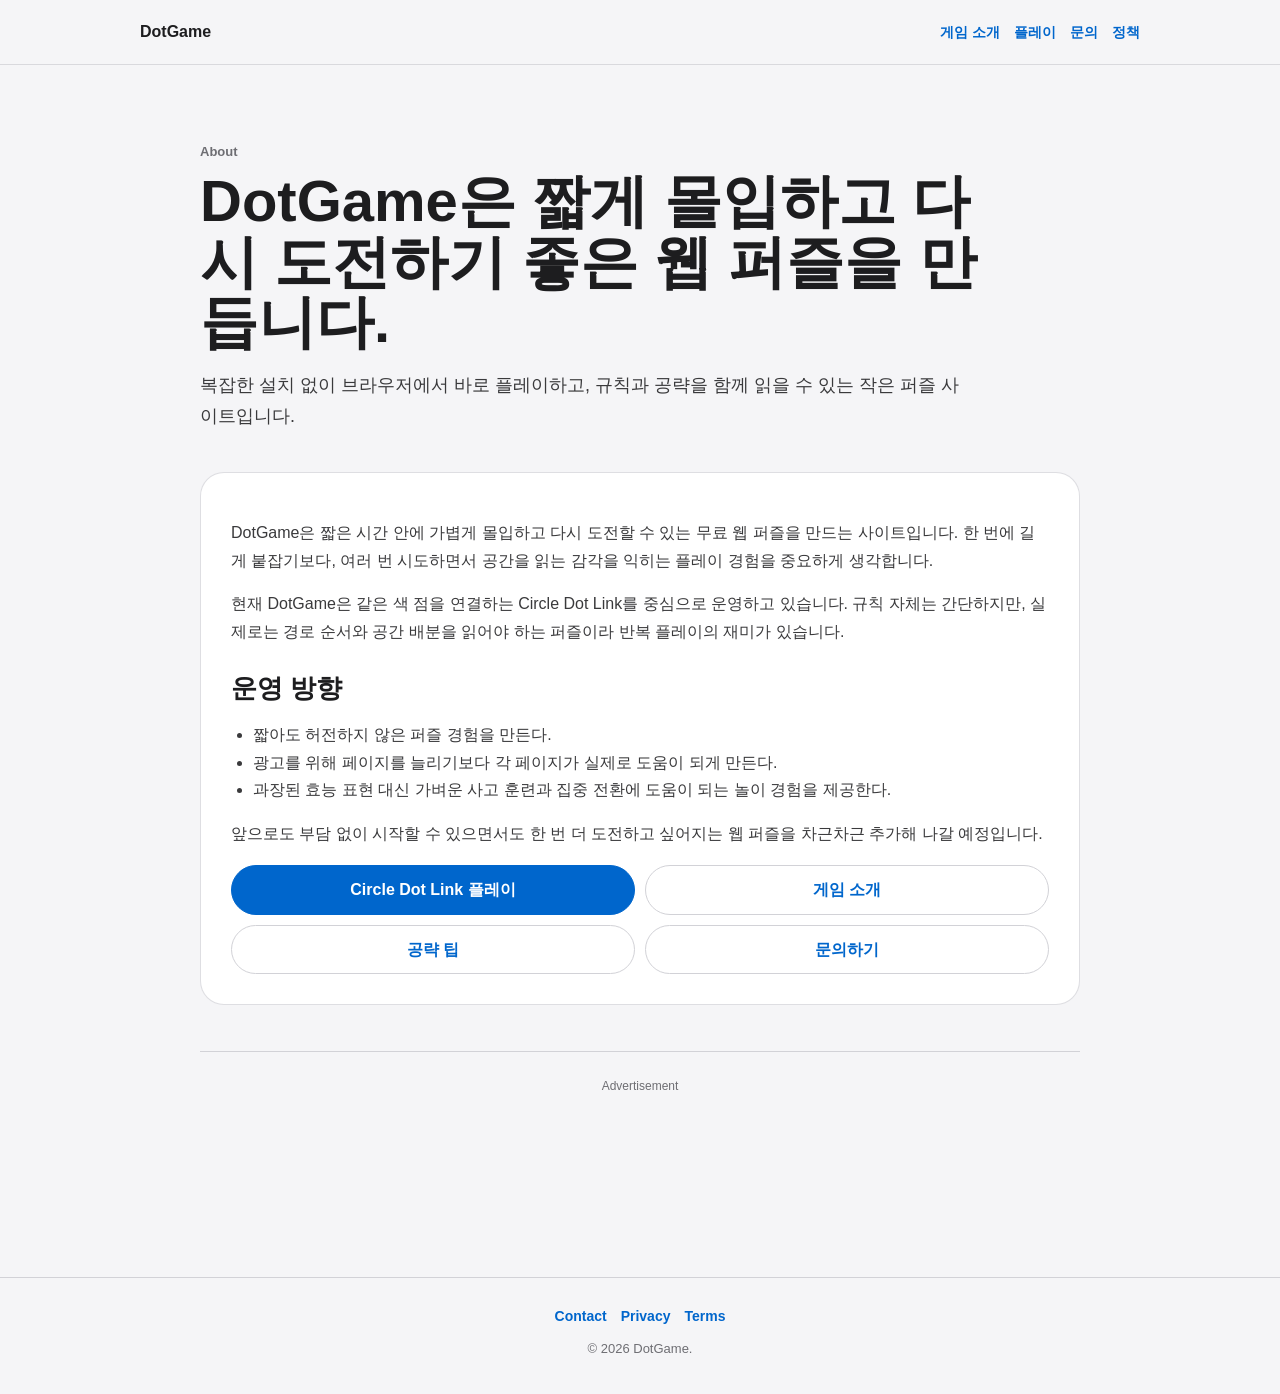
==== about/index.html @ 81b2af71 "Add content pages for adsense SEO" ====
<!DOCTYPE html>
<html lang="ko"><head><meta charset="UTF-8"><meta name="viewport" content="width=device-width, initial-scale=1.0"><title>DotGame 소개 - 짧고 다시 하기 좋은 웹 퍼즐 사이트</title><meta name="description" content="DotGame은 짧은 시간에 즐기고 다시 도전하기 좋은 무료 웹 퍼즐 사이트입니다. 운영 목적, 퍼즐 제작 방향, 사용자 중심 콘텐츠 운영 원칙을 소개합니다."><link rel="canonical" href="https://dotgame.saleschamp100.com/about/"><meta property="og:locale" content="ko_KR"><meta property="og:title" content="DotGame 소개"><meta property="og:description" content="짧고 반복 가능한 무료 웹 퍼즐 사이트."><meta property="og:type" content="website"><meta property="og:url" content="https://dotgame.saleschamp100.com/about/"><meta property="og:image" content="https://dotgame.saleschamp100.com/og-image.png"><meta name="twitter:card" content="summary_large_image"><meta name="twitter:image" content="https://dotgame.saleschamp100.com/og-image.png"><link rel="stylesheet" href="/assets/site.css"><script async src="https://pagead2.googlesyndication.com/pagead/js/adsbygoogle.js?client=ca-pub-5327283680474427" crossorigin="anonymous"></script><script type="application/ld+json">{"@context":"https://schema.org","@type":"Organization","name":"DotGame","url":"https://dotgame.saleschamp100.com/","email":"ohorangeclub@gmail.com","address":{"@type":"PostalAddress","addressCountry":"KR"}}</script></head>
<body><header class="site-header"><nav class="nav"><a class="brand" href="/">DotGame</a><div class="nav-links"><a href="/games/circle-dot-link/">게임 소개</a><a href="/#play">플레이</a><a href="/contact/">문의</a><a href="/privacy/">정책</a></div></nav></header>
<main class="page"><section class="hero-copy"><p class="eyebrow">About</p><h1>DotGame은 짧게 몰입하고 다시 도전하기 좋은 웹 퍼즐을 만듭니다.</h1><p class="lead">복잡한 설치 없이 브라우저에서 바로 플레이하고, 규칙과 공략을 함께 읽을 수 있는 작은 퍼즐 사이트입니다.</p></section><article class="content-card">
<p>DotGame은 짧은 시간 안에 가볍게 몰입하고 다시 도전할 수 있는 무료 웹 퍼즐을 만드는 사이트입니다. 한 번에 길게 붙잡기보다, 여러 번 시도하면서 공간을 읽는 감각을 익히는 플레이 경험을 중요하게 생각합니다.</p>
<p>현재 DotGame은 같은 색 점을 연결하는 Circle Dot Link를 중심으로 운영하고 있습니다. 규칙 자체는 간단하지만, 실제로는 경로 순서와 공간 배분을 읽어야 하는 퍼즐이라 반복 플레이의 재미가 있습니다.</p>
<h2>운영 방향</h2><ul><li>짧아도 허전하지 않은 퍼즐 경험을 만든다.</li><li>광고를 위해 페이지를 늘리기보다 각 페이지가 실제로 도움이 되게 만든다.</li><li>과장된 효능 표현 대신 가벼운 사고 훈련과 집중 전환에 도움이 되는 놀이 경험을 제공한다.</li></ul>
<p>앞으로도 부담 없이 시작할 수 있으면서도 한 번 더 도전하고 싶어지는 웹 퍼즐을 차근차근 추가해 나갈 예정입니다.</p>
<div class="link-grid"><a class="button-link primary" href="/#play">Circle Dot Link 플레이</a><a href="/games/circle-dot-link/">게임 소개</a><a href="/games/circle-dot-link/tips/">공략 팁</a><a href="/contact/">문의하기</a></div>
</article><section class="ad-area" aria-label="하단 광고"><p class="ad-label">Advertisement</p><div class="ad-slot"><ins class="adsbygoogle" style="display:block" data-ad-client="ca-pub-5327283680474427" data-ad-slot="3864050978" data-ad-format="horizontal" data-full-width-responsive="false"></ins></div></section></main>
<footer class="site-footer"><div class="footer-links"><a href="/contact/">Contact</a><a href="/privacy/">Privacy</a><a href="/terms/">Terms</a></div><div>© 2026 DotGame.</div></footer><script>try{(adsbygoogle=window.adsbygoogle||[]).push({});}catch(e){}</script></body></html>
---- assets/site.css ----
* { box-sizing: border-box; }

:root {
  --blue: #0066cc;
  --ink: #1d1d1f;
  --muted: #6e6e73;
  --canvas: #f5f5f7;
  --surface: #fff;
  --hairline: #d2d2d7;
}

html { scroll-behavior: smooth; }

body {
  margin: 0;
  background: var(--canvas);
  color: var(--ink);
  font-family: -apple-system, BlinkMacSystemFont, "SF Pro Display", "Segoe UI", sans-serif;
  line-height: 1.72;
}

a { color: var(--blue); text-decoration: none; }
a:hover { text-decoration: underline; }

.site-header {
  position: sticky;
  top: 0;
  z-index: 20;
  border-bottom: 1px solid rgba(210, 210, 215, 0.82);
  background: rgba(245, 245, 247, 0.86);
  backdrop-filter: blur(18px);
}

.nav {
  width: min(100%, 1040px);
  height: 64px;
  margin: 0 auto;
  padding: 0 20px;
  display: flex;
  align-items: center;
  justify-content: space-between;
  gap: 20px;
}

.brand {
  color: var(--ink);
  font-weight: 800;
}

.nav-links,
.footer-links {
  display: flex;
  flex-wrap: wrap;
  align-items: center;
  gap: 14px;
  font-size: 14px;
  font-weight: 650;
}

.page {
  width: min(100%, 920px);
  margin: 0 auto;
  padding: 42px 20px 72px;
}

.hero-copy {
  padding: 34px 0 18px;
}

.eyebrow {
  margin: 0 0 8px;
  color: var(--muted);
  font-size: 13px;
  font-weight: 700;
}

h1 {
  max-width: 820px;
  margin: 0;
  font-size: clamp(34px, 5vw, 58px);
  line-height: 1.04;
  letter-spacing: 0;
}

.lead {
  max-width: 760px;
  margin: 18px 0 0;
  color: #3a3a3c;
  font-size: 18px;
}

.content-card {
  margin-top: 22px;
  padding: 30px;
  border: 1px solid rgba(210, 210, 215, 0.72);
  border-radius: 24px;
  background: var(--surface);
}

h2 {
  margin: 28px 0 10px;
  font-size: 26px;
  line-height: 1.22;
}

h3 {
  margin: 22px 0 8px;
  font-size: 20px;
  line-height: 1.25;
}

p, li { color: #3a3a3c; }

ul, ol {
  padding-left: 22px;
}

.link-grid {
  display: grid;
  grid-template-columns: repeat(2, minmax(0, 1fr));
  gap: 10px;
  margin-top: 18px;
}

.link-grid a,
.button-link {
  min-height: 44px;
  display: inline-flex;
  align-items: center;
  justify-content: center;
  padding: 10px 14px;
  border: 1px solid var(--hairline);
  border-radius: 999px;
  background: #fff;
  font-weight: 700;
}

.button-link.primary {
  border-color: var(--blue);
  background: var(--blue);
  color: #fff;
}

.source-list {
  font-size: 14px;
}

.ad-area {
  margin-top: 46px;
  padding-top: 24px;
  border-top: 1px solid var(--hairline);
}

.ad-label {
  margin: 0 0 8px;
  color: var(--muted);
  font-size: 12px;
  text-align: center;
}

.ad-slot {
  width: min(100%, 728px);
  min-height: 100px;
  margin: 0 auto;
  display: flex;
  align-items: center;
  justify-content: center;
  overflow: hidden;
}

.ad-slot .adsbygoogle {
  display: block;
  width: 728px;
  max-width: 100%;
  min-height: 90px;
}

.site-footer {
  border-top: 1px solid var(--hairline);
  padding: 26px 20px 34px;
  color: var(--muted);
  text-align: center;
  font-size: 13px;
}

.footer-links {
  justify-content: center;
  margin-bottom: 10px;
}

@media (max-width: 640px) {
  .nav {
    height: auto;
    padding: 14px;
    align-items: flex-start;
    flex-direction: column;
    gap: 8px;
  }

  .page { padding-top: 24px; }
  .content-card { padding: 22px; border-radius: 20px; }
  .link-grid { grid-template-columns: 1fr; }
  .ad-slot, .ad-slot .adsbygoogle { width: 320px; min-height: 100px; }
}
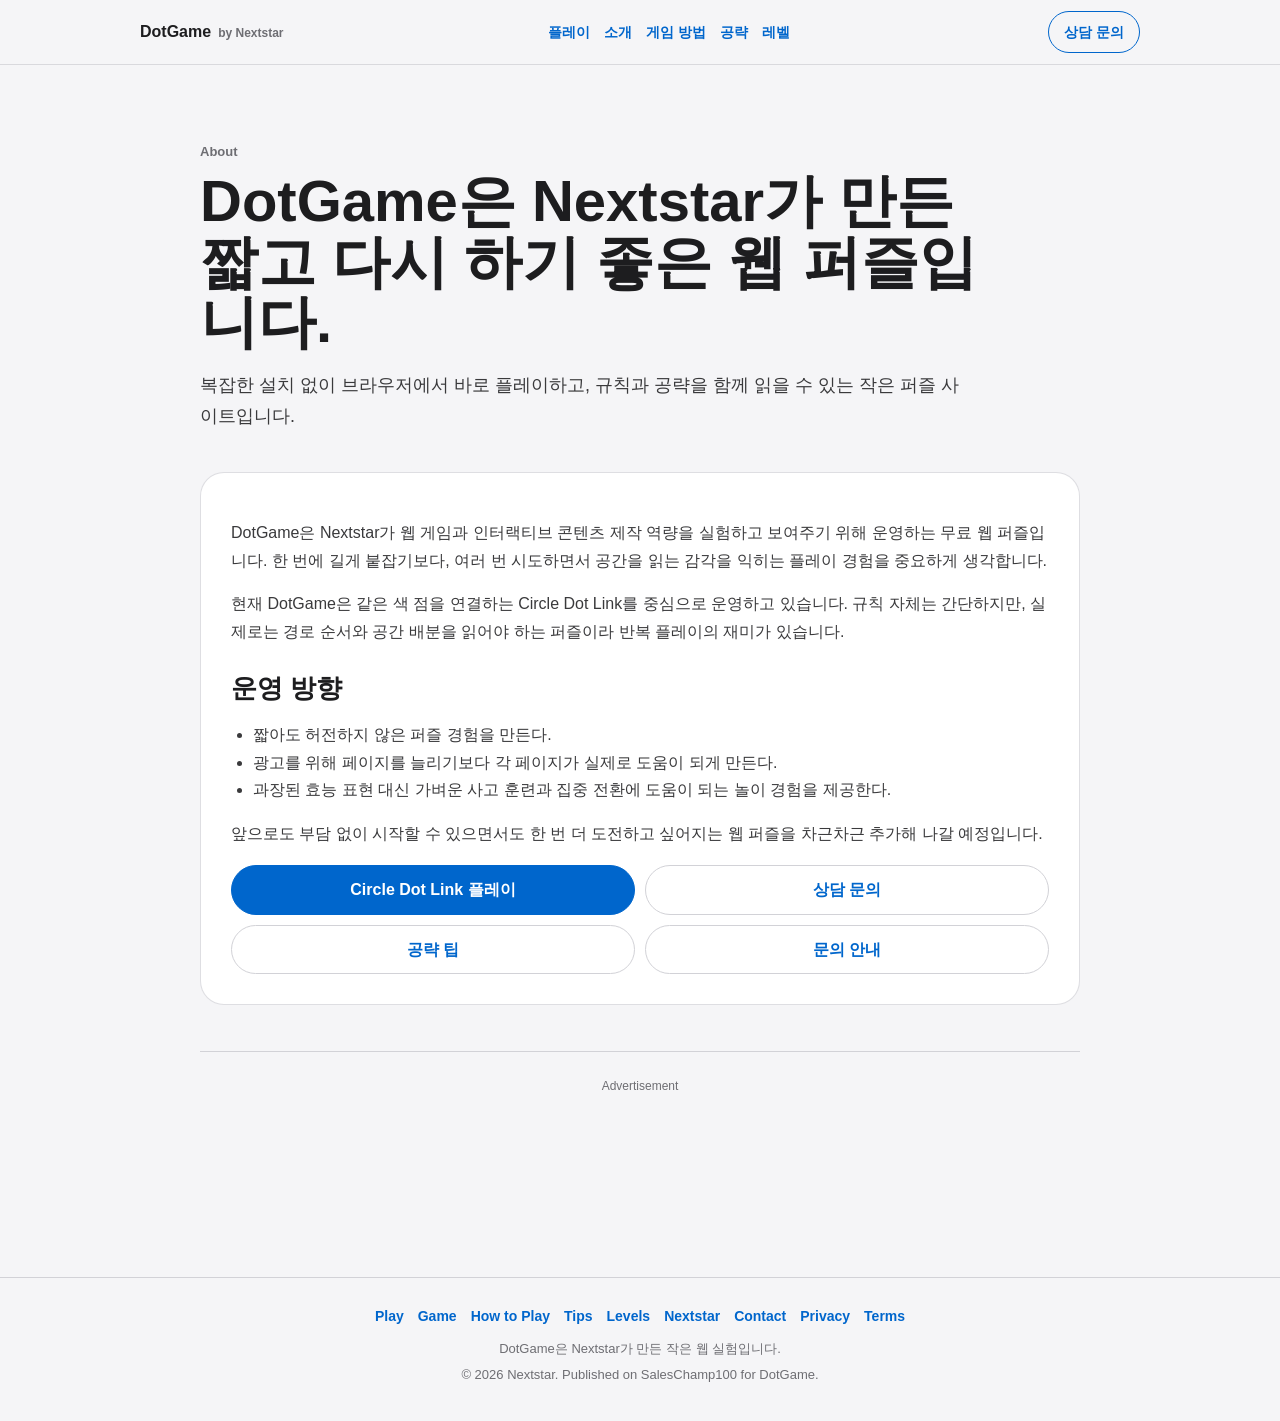
==== commit 3fda74b4: "Add Nextstar branding and tracking" ====
--- a/about/index.html
+++ b/about/index.html
@@ -1,11 +1,16 @@
 <!DOCTYPE html>
-<html lang="ko"><head><meta charset="UTF-8"><meta name="viewport" content="width=device-width, initial-scale=1.0"><title>DotGame 소개 - 짧고 다시 하기 좋은 웹 퍼즐 사이트</title><meta name="description" content="DotGame은 짧은 시간에 즐기고 다시 도전하기 좋은 무료 웹 퍼즐 사이트입니다. 운영 목적, 퍼즐 제작 방향, 사용자 중심 콘텐츠 운영 원칙을 소개합니다."><link rel="canonical" href="https://dotgame.saleschamp100.com/about/"><meta property="og:locale" content="ko_KR"><meta property="og:title" content="DotGame 소개"><meta property="og:description" content="짧고 반복 가능한 무료 웹 퍼즐 사이트."><meta property="og:type" content="website"><meta property="og:url" content="https://dotgame.saleschamp100.com/about/"><meta property="og:image" content="https://dotgame.saleschamp100.com/og-image.png"><meta name="twitter:card" content="summary_large_image"><meta name="twitter:image" content="https://dotgame.saleschamp100.com/og-image.png"><link rel="stylesheet" href="/assets/site.css"><script async src="https://pagead2.googlesyndication.com/pagead/js/adsbygoogle.js?client=ca-pub-5327283680474427" crossorigin="anonymous"></script><script type="application/ld+json">{"@context":"https://schema.org","@type":"Organization","name":"DotGame","url":"https://dotgame.saleschamp100.com/","email":"ohorangeclub@gmail.com","address":{"@type":"PostalAddress","addressCountry":"KR"}}</script></head>
-<body><header class="site-header"><nav class="nav"><a class="brand" href="/">DotGame</a><div class="nav-links"><a href="/games/circle-dot-link/">게임 소개</a><a href="/#play">플레이</a><a href="/contact/">문의</a><a href="/privacy/">정책</a></div></nav></header>
-<main class="page"><section class="hero-copy"><p class="eyebrow">About</p><h1>DotGame은 짧게 몰입하고 다시 도전하기 좋은 웹 퍼즐을 만듭니다.</h1><p class="lead">복잡한 설치 없이 브라우저에서 바로 플레이하고, 규칙과 공략을 함께 읽을 수 있는 작은 퍼즐 사이트입니다.</p></section><article class="content-card">
-<p>DotGame은 짧은 시간 안에 가볍게 몰입하고 다시 도전할 수 있는 무료 웹 퍼즐을 만드는 사이트입니다. 한 번에 길게 붙잡기보다, 여러 번 시도하면서 공간을 읽는 감각을 익히는 플레이 경험을 중요하게 생각합니다.</p>
+<html lang="ko"><head><meta charset="UTF-8">
+<meta name="viewport" content="width=device-width, initial-scale=1.0"><link rel="icon" href="/favicon.ico" sizes="any">
+<link rel="icon" type="image/png" sizes="32x32" href="/favicon-32x32.png">
+<link rel="apple-touch-icon" sizes="180x180" href="/apple-touch-icon.png">
+<link rel="manifest" href="/site.webmanifest">
+<meta name="theme-color" content="#f5f5f7"><title>DotGame 소개 - Nextstar가 만든 짧고 다시 하기 좋은 웹 퍼즐</title><meta name="description" content="DotGame은 Nextstar가 만든 무료 웹 퍼즐 실험입니다. 운영 목적, 퍼즐 제작 방향, 사용자 중심 콘텐츠 운영 원칙을 소개합니다."><link rel="canonical" href="https://dotgame.saleschamp100.com/about/"><meta property="og:locale" content="ko_KR"><meta property="og:title" content="DotGame 소개"><meta property="og:description" content="Nextstar가 만든 짧고 반복 가능한 무료 웹 퍼즐 사이트."><meta property="og:type" content="website"><meta property="og:url" content="https://dotgame.saleschamp100.com/about/"><meta property="og:image" content="https://dotgame.saleschamp100.com/og-image.png"><meta name="twitter:card" content="summary_large_image"><meta name="twitter:image" content="https://dotgame.saleschamp100.com/og-image.png"><link rel="stylesheet" href="/assets/site.css"><script async src="https://pagead2.googlesyndication.com/pagead/js/adsbygoogle.js?client=ca-pub-5327283680474427" crossorigin="anonymous"></script><script type="application/ld+json">{"@context":"https://schema.org","@type":"Organization","name":"Nextstar","url":"https://www.nextstar.kr/","email":"contact@nextstar.kr","address":{"@type":"PostalAddress","addressCountry":"KR"}}</script></head>
+<body><header class="site-header"><nav class="nav" aria-label="주요 메뉴"><a class="brand-lockup" href="/" aria-label="DotGame by Nextstar"><span class="brand">DotGame</span><span class="brand-maker">by Nextstar</span></a><div class="nav-links"><a href="/#play">플레이</a><a href="/games/circle-dot-link/">소개</a><a href="/games/circle-dot-link/how-to-play/">게임 방법</a><a href="/games/circle-dot-link/tips/">공략</a><a href="/games/circle-dot-link/levels/">레벨</a></div><a class="nav-cta" href="/#contact">상담 문의</a></nav></header>
+<main class="page"><section class="hero-copy"><p class="eyebrow">About</p><h1>DotGame은 Nextstar가 만든 짧고 다시 하기 좋은 웹 퍼즐입니다.</h1><p class="lead">복잡한 설치 없이 브라우저에서 바로 플레이하고, 규칙과 공략을 함께 읽을 수 있는 작은 퍼즐 사이트입니다.</p></section><article class="content-card">
+<p>DotGame은 Nextstar가 웹 게임과 인터랙티브 콘텐츠 제작 역량을 실험하고 보여주기 위해 운영하는 무료 웹 퍼즐입니다. 한 번에 길게 붙잡기보다, 여러 번 시도하면서 공간을 읽는 감각을 익히는 플레이 경험을 중요하게 생각합니다.</p>
 <p>현재 DotGame은 같은 색 점을 연결하는 Circle Dot Link를 중심으로 운영하고 있습니다. 규칙 자체는 간단하지만, 실제로는 경로 순서와 공간 배분을 읽어야 하는 퍼즐이라 반복 플레이의 재미가 있습니다.</p>
 <h2>운영 방향</h2><ul><li>짧아도 허전하지 않은 퍼즐 경험을 만든다.</li><li>광고를 위해 페이지를 늘리기보다 각 페이지가 실제로 도움이 되게 만든다.</li><li>과장된 효능 표현 대신 가벼운 사고 훈련과 집중 전환에 도움이 되는 놀이 경험을 제공한다.</li></ul>
 <p>앞으로도 부담 없이 시작할 수 있으면서도 한 번 더 도전하고 싶어지는 웹 퍼즐을 차근차근 추가해 나갈 예정입니다.</p>
-<div class="link-grid"><a class="button-link primary" href="/#play">Circle Dot Link 플레이</a><a href="/games/circle-dot-link/">게임 소개</a><a href="/games/circle-dot-link/tips/">공략 팁</a><a href="/contact/">문의하기</a></div>
+<div class="link-grid"><a class="button-link primary" href="/#play">Circle Dot Link 플레이</a><a href="/#contact">상담 문의</a><a href="/games/circle-dot-link/tips/">공략 팁</a><a href="/contact/">문의 안내</a></div>
 </article><section class="ad-area" aria-label="하단 광고"><p class="ad-label">Advertisement</p><div class="ad-slot"><ins class="adsbygoogle" style="display:block" data-ad-client="ca-pub-5327283680474427" data-ad-slot="3864050978" data-ad-format="horizontal" data-full-width-responsive="false"></ins></div></section></main>
-<footer class="site-footer"><div class="footer-links"><a href="/contact/">Contact</a><a href="/privacy/">Privacy</a><a href="/terms/">Terms</a></div><div>© 2026 DotGame.</div></footer><script>try{(adsbygoogle=window.adsbygoogle||[]).push({});}catch(e){}</script></body></html>
+<footer class="site-footer"><div class="footer-links"><a href="/#play">Play</a><a href="/games/circle-dot-link/">Game</a><a href="/games/circle-dot-link/how-to-play/">How to Play</a><a href="/games/circle-dot-link/tips/">Tips</a><a href="/games/circle-dot-link/levels/">Levels</a><a href="/about/">Nextstar</a><a href="/contact/">Contact</a><a href="/privacy/">Privacy</a><a href="/terms/">Terms</a></div><div class="footer-note">DotGame은 Nextstar가 만든 작은 웹 실험입니다.</div><div class="footer-note">© 2026 Nextstar. Published on SalesChamp100 for DotGame.</div></footer><script>try{(adsbygoogle=window.adsbygoogle||[]).push({});}catch(e){}</script></body></html>
--- a/assets/site.css
+++ b/assets/site.css
@@ -47,6 +47,25 @@
   font-weight: 800;
 }
 
+.brand-lockup {
+  min-width: 150px;
+  display: inline-flex;
+  align-items: baseline;
+  gap: 7px;
+  color: var(--ink);
+}
+
+.brand-lockup:hover,
+.nav-cta:hover {
+  text-decoration: none;
+}
+
+.brand-maker {
+  color: var(--muted);
+  font-size: 12px;
+  font-weight: 650;
+}
+
 .nav-links,
 .footer-links {
   display: flex;
@@ -55,6 +74,31 @@
   gap: 14px;
   font-size: 14px;
   font-weight: 650;
+}
+
+.nav-links {
+  flex: 1;
+  justify-content: center;
+}
+
+.nav-cta {
+  min-width: 92px;
+  min-height: 36px;
+  display: inline-flex;
+  align-items: center;
+  justify-content: center;
+  padding: 8px 14px;
+  border: 1px solid var(--blue);
+  border-radius: 999px;
+  color: var(--blue);
+  font-size: 14px;
+  font-weight: 750;
+  white-space: nowrap;
+}
+
+.nav-cta:hover {
+  background: var(--blue);
+  color: #fff;
 }
 
 .page {
@@ -188,13 +232,32 @@
   margin-bottom: 10px;
 }
 
+.footer-note {
+  margin: 4px 0 0;
+}
+
 @media (max-width: 640px) {
   .nav {
     height: auto;
     padding: 14px;
-    align-items: flex-start;
+    align-items: stretch;
     flex-direction: column;
     gap: 8px;
+  }
+
+  .brand-lockup,
+  .nav-cta {
+    min-width: 0;
+  }
+
+  .nav-links {
+    justify-content: flex-start;
+    overflow-x: auto;
+    padding-bottom: 2px;
+  }
+
+  .nav-cta {
+    width: fit-content;
   }
 
   .page { padding-top: 24px; }
